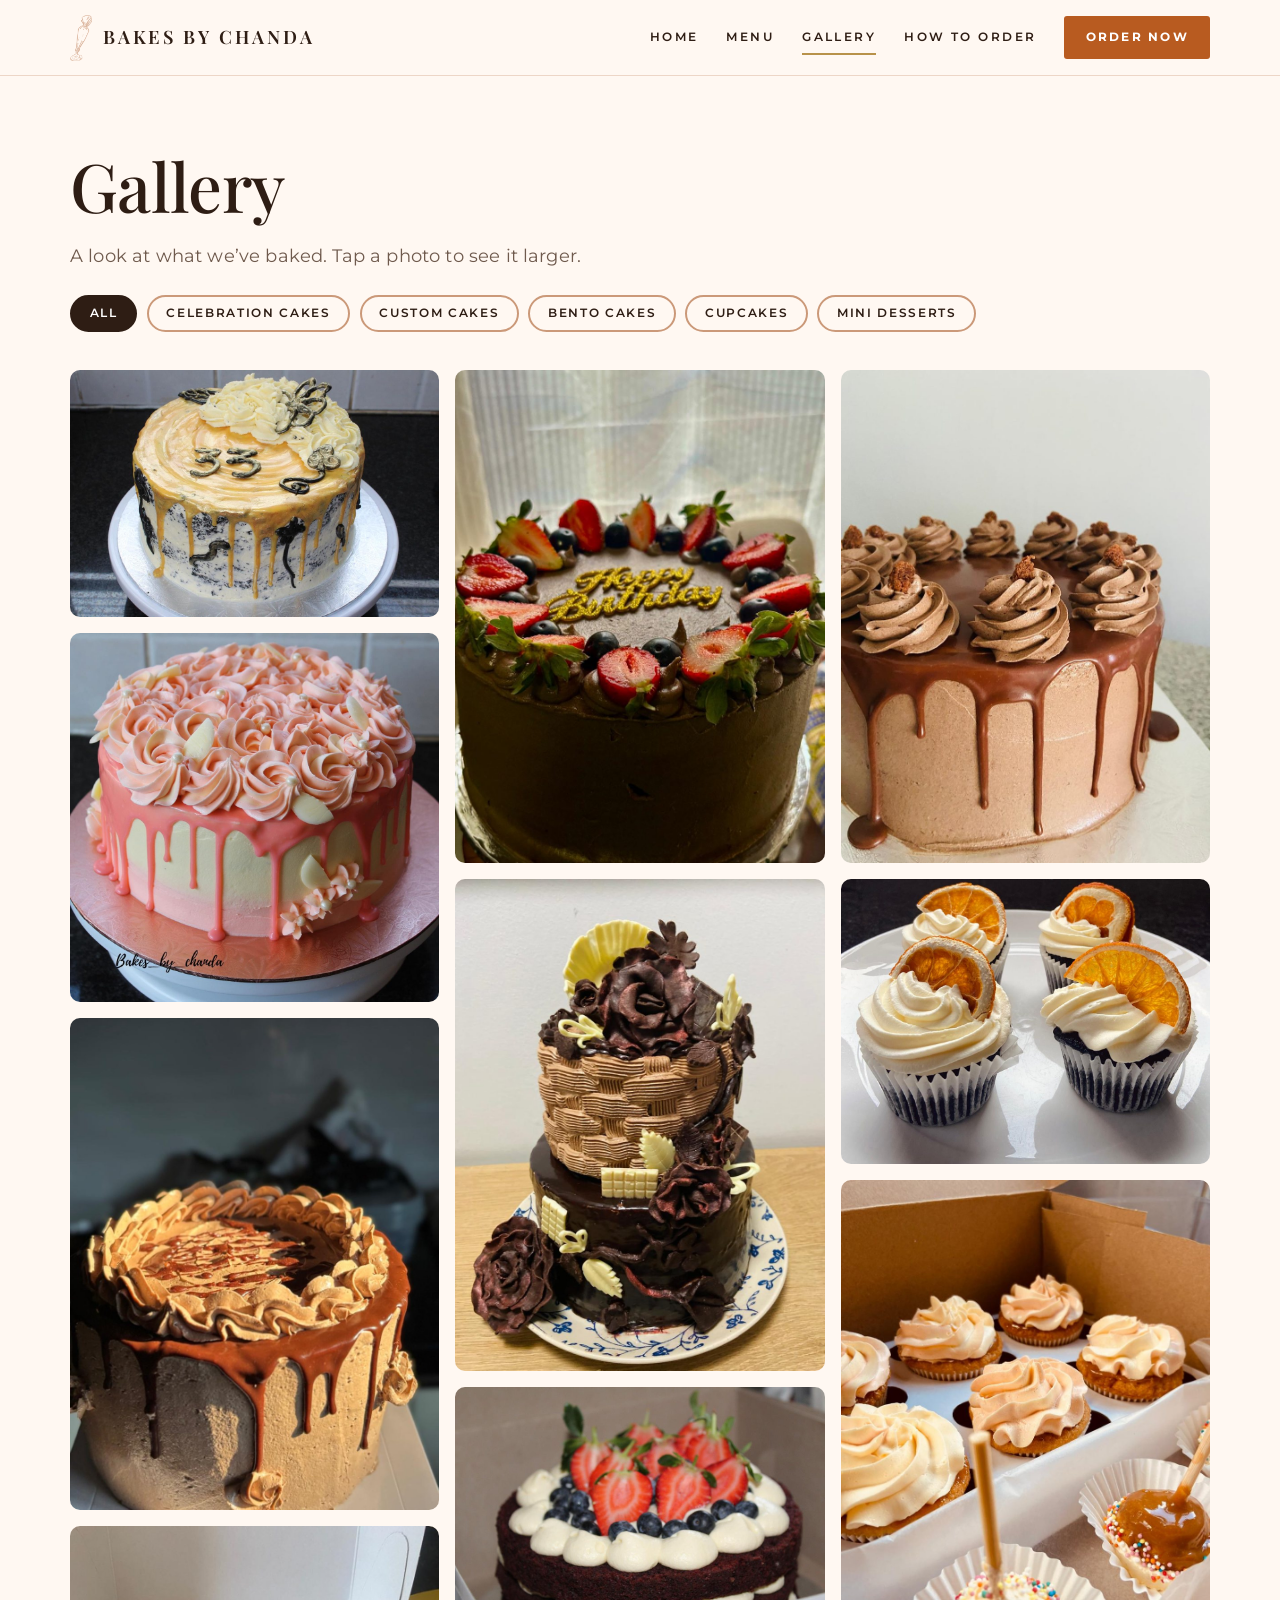
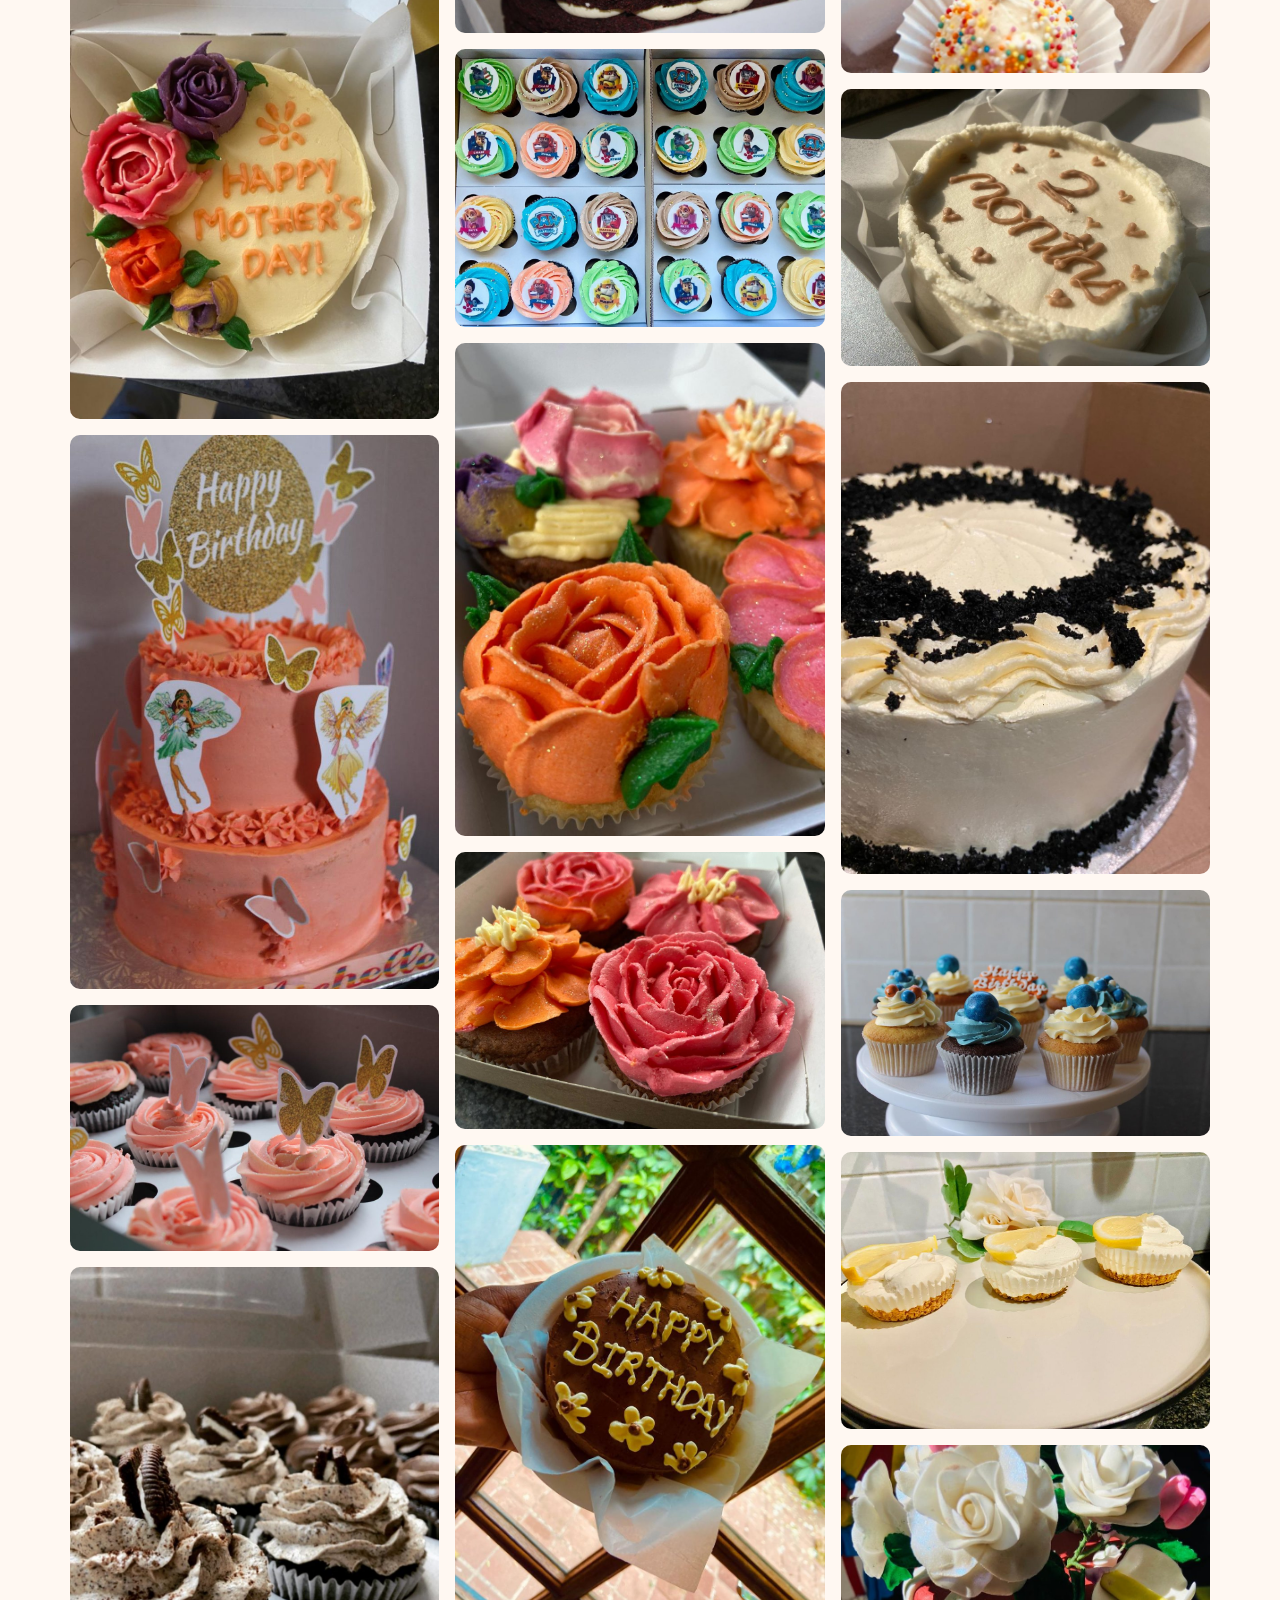
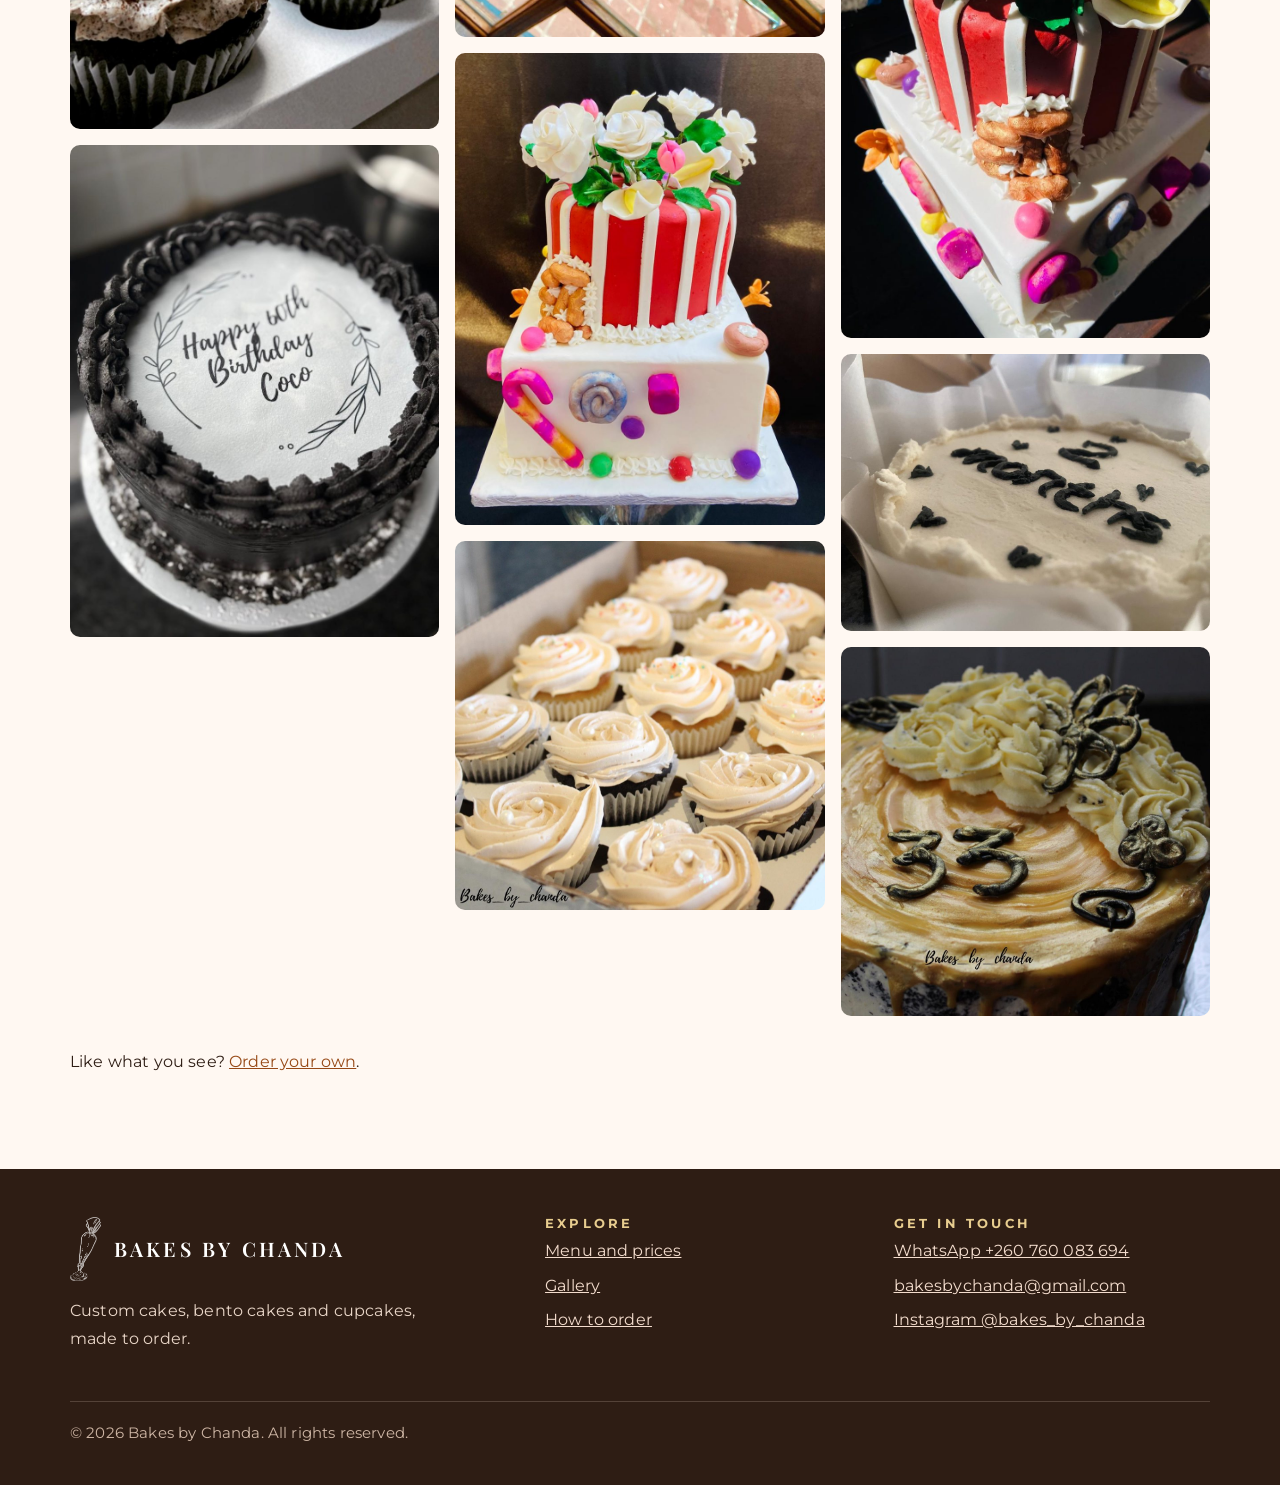
==== gallery.html @ f574d34b "Add files via upload" ====
<!DOCTYPE html>
<html lang="en">
<head>
<meta charset="utf-8">
<meta name="viewport" content="width=device-width, initial-scale=1">
<title>Gallery | Bakes by Chanda</title>
<meta name="description" content="Photos of our celebration cakes, custom cakes, bento cakes and cupcakes.">
<meta name="theme-color" content="#dbac8f">
<meta property="og:title" content="Gallery | Bakes by Chanda">
<meta property="og:description" content="Photos of our celebration cakes, custom cakes, bento cakes and cupcakes.">
<meta property="og:type" content="website">
<meta property="og:image" content="images/cake-pink-rosettes.jpg">
<link rel="icon" type="image/png" href="images/logo-bag.png">
<link rel="preconnect" href="https://fonts.googleapis.com">
<link rel="preconnect" href="https://fonts.gstatic.com" crossorigin>
<link href="https://fonts.googleapis.com/css2?family=Cormorant+Garamond:ital,wght@0,500;0,600;1,500;1,600&family=Montserrat:wght@400;500;600;700;800&family=Playfair+Display:wght@500;600;700&display=swap" rel="stylesheet">
<link rel="stylesheet" href="css/style.css">
</head>
<body>
<a class="skip-link" href="#main">Skip to content</a>
<header class="site-header">
  <div class="wrap header-inner">
    <a class="brand" href="index.html" aria-label="Bakes by Chanda, home">
      <img src="images/logo-bag.png" alt="">
      <span class="brand-name">Bakes by Chanda</span>
    </a>
    <button class="nav-toggle" aria-expanded="false" aria-controls="site-nav" aria-label="Menu"><span></span></button>
    <nav class="nav" id="site-nav" aria-label="Main">
      <a href="index.html">Home</a>
      <a href="menu.html">Menu</a>
      <a href="gallery.html" aria-current="page">Gallery</a>
      <a href="order.html">How to order</a>
      <a class="btn btn-primary" href="order.html#order-form">Order now</a>
    </nav>
  </div>
</header>
<main id="main">

<section class="page-banner">
  <div class="wrap">
    <h1>Gallery</h1>
    <p>A look at what we&rsquo;ve baked. Tap a photo to see it larger.</p>
    <div class="chips" role="group" aria-label="Filter photos">
      <button class="chip" type="button" data-filter="all" aria-pressed="true">All</button>
      <button class="chip" type="button" data-filter="cakes" aria-pressed="false">Celebration cakes</button>
      <button class="chip" type="button" data-filter="custom" aria-pressed="false">Custom cakes</button>
      <button class="chip" type="button" data-filter="bento" aria-pressed="false">Bento cakes</button>
      <button class="chip" type="button" data-filter="cupcakes" aria-pressed="false">Cupcakes</button>
      <button class="chip" type="button" data-filter="desserts" aria-pressed="false">Mini desserts</button>
    </div>
  </div>
</section>

<section class="wrap" style="padding-bottom:clamp(3rem,6vw,5rem)">
  <div class="masonry" data-gallery>
    <figure class="g-item" data-cat="cakes">
      <button type="button" aria-label="View larger: Gold drip birthday cake with black and gold toppers"><img src="images/cake-gold-drip-33.jpg" alt="Gold drip birthday cake with black and gold toppers" loading="lazy"></button>
    </figure>
    <figure class="g-item" data-cat="cakes">
      <button type="button" aria-label="View larger: Pink rosette drip cake with pearls and white chocolate petals"><img src="images/cake-pink-rosettes.jpg" alt="Pink rosette drip cake with pearls and white chocolate petals" loading="lazy"></button>
    </figure>
    <figure class="g-item" data-cat="cakes">
      <button type="button" aria-label="View larger: Caramel and chocolate drip cake with buttercream rosettes"><img src="images/cake-caramel-drip.jpg" alt="Caramel and chocolate drip cake with buttercream rosettes" loading="lazy"></button>
    </figure>
    <figure class="g-item" data-cat="bento">
      <button type="button" aria-label="View larger: Mother&rsquo;s Day bento cake with buttercream roses"><img src="images/bento-mothers-day.jpg" alt="Mother&rsquo;s Day bento cake with buttercream roses" loading="lazy"></button>
    </figure>
    <figure class="g-item" data-cat="custom">
      <button type="button" aria-label="View larger: Two-tier fairy birthday cake with butterflies"><img src="images/cake-fairy-two-tier.jpg" alt="Two-tier fairy birthday cake with butterflies" loading="lazy"></button>
    </figure>
    <figure class="g-item" data-cat="cupcakes">
      <button type="button" aria-label="View larger: Pink buttercream cupcakes with gold glitter butterfly toppers"><img src="images/cupcakes-pink-butterflies.jpg" alt="Pink buttercream cupcakes with gold glitter butterfly toppers" loading="lazy"></button>
    </figure>
    <figure class="g-item" data-cat="cupcakes">
      <button type="button" aria-label="View larger: Chocolate cupcakes with Oreo buttercream and Oreo halves"><img src="images/cupcakes-oreo.jpg" alt="Chocolate cupcakes with Oreo buttercream and Oreo halves" loading="lazy"></button>
    </figure>
    <figure class="g-item" data-cat="cakes">
      <button type="button" aria-label="View larger: Black buttercream birthday cake with an edible printed topper"><img src="images/cake-black-birthday-topper.jpg" alt="Black buttercream birthday cake with an edible printed topper" loading="lazy"></button>
    </figure>
    <figure class="g-item" data-cat="cakes">
      <button type="button" aria-label="View larger: Chocolate birthday cake ringed with strawberries and blueberries"><img src="images/cake-chocolate-berries-birthday.jpg" alt="Chocolate birthday cake ringed with strawberries and blueberries" loading="lazy"></button>
    </figure>
    <figure class="g-item" data-cat="custom">
      <button type="button" aria-label="View larger: Two-tier chocolate cake with basket-weave buttercream and chocolate roses"><img src="images/cake-chocolate-basket-weave.jpg" alt="Two-tier chocolate cake with basket-weave buttercream and chocolate roses" loading="lazy"></button>
    </figure>
    <figure class="g-item" data-cat="cakes">
      <button type="button" aria-label="View larger: Naked layer cake with strawberries and blueberries"><img src="images/cake-red-velvet-berries.jpg" alt="Naked layer cake with strawberries and blueberries" loading="lazy"></button>
    </figure>
    <figure class="g-item" data-cat="cupcakes">
      <button type="button" aria-label="View larger: Paw Patrol cupcakes in rainbow buttercream with edible toppers"><img src="images/cupcakes-paw-patrol.jpg" alt="Paw Patrol cupcakes in rainbow buttercream with edible toppers" loading="lazy"></button>
    </figure>
    <figure class="g-item" data-cat="cupcakes">
      <button type="button" aria-label="View larger: Cupcakes topped with piped buttercream roses and flowers"><img src="images/cupcakes-buttercream-flowers.jpg" alt="Cupcakes topped with piped buttercream roses and flowers" loading="lazy"></button>
    </figure>
    <figure class="g-item" data-cat="cupcakes">
      <button type="button" aria-label="View larger: Box of cupcakes with piped pink and orange buttercream flowers"><img src="images/cupcakes-rose-box.jpg" alt="Box of cupcakes with piped pink and orange buttercream flowers" loading="lazy"></button>
    </figure>
    <figure class="g-item" data-cat="bento">
      <button type="button" aria-label="View larger: Chocolate bento cake with Happy Birthday piping"><img src="images/bento-happy-birthday.jpg" alt="Chocolate bento cake with Happy Birthday piping" loading="lazy"></button>
    </figure>
    <figure class="g-item" data-cat="custom">
      <button type="button" aria-label="View larger: Red and white striped fondant cake with sugar roses and candy details"><img src="images/cake-fondant-striped-roses.jpg" alt="Red and white striped fondant cake with sugar roses and candy details" loading="lazy"></button>
    </figure>
    <figure class="g-item" data-cat="cupcakes">
      <button type="button" aria-label="View larger: Vanilla cupcakes with creamy buttercream swirls and pearls"><img src="images/cupcakes-pearl-vanilla.jpg" alt="Vanilla cupcakes with creamy buttercream swirls and pearls" loading="lazy"></button>
    </figure>
    <figure class="g-item" data-cat="cakes">
      <button type="button" aria-label="View larger: Chocolate drip cake with buttercream swirls and crumb toppers"><img src="images/cake-chocolate-drip.jpg" alt="Chocolate drip cake with buttercream swirls and crumb toppers" loading="lazy"></button>
    </figure>
    <figure class="g-item" data-cat="cupcakes">
      <button type="button" aria-label="View larger: Chocolate cupcakes with vanilla frosting and dried orange slices"><img src="images/cupcakes-orange-slice.jpg" alt="Chocolate cupcakes with vanilla frosting and dried orange slices" loading="lazy"></button>
    </figure>
    <figure class="g-item" data-cat="cupcakes">
      <button type="button" aria-label="View larger: Caramel cupcakes with sprinkle and caramel cake pops"><img src="images/cupcakes-caramel-cake-pops.jpg" alt="Caramel cupcakes with sprinkle and caramel cake pops" loading="lazy"></button>
    </figure>
    <figure class="g-item" data-cat="bento">
      <button type="button" aria-label="View larger: Bento cake with a caramel piped message"><img src="images/bento-monthly-caramel.jpg" alt="Bento cake with a caramel piped message" loading="lazy"></button>
    </figure>
    <figure class="g-item" data-cat="cakes">
      <button type="button" aria-label="View larger: Vanilla buttercream cake with dark cake-crumb border"><img src="images/cake-vanilla-crumb.jpg" alt="Vanilla buttercream cake with dark cake-crumb border" loading="lazy"></button>
    </figure>
    <figure class="g-item" data-cat="cupcakes">
      <button type="button" aria-label="View larger: Blue and vanilla birthday cupcakes with candy toppers"><img src="images/cupcakes-blue-birthday.jpg" alt="Blue and vanilla birthday cupcakes with candy toppers" loading="lazy"></button>
    </figure>
    <figure class="g-item" data-cat="desserts">
      <button type="button" aria-label="View larger: Lemon cheesecake cups with a biscuit base"><img src="images/dessert-lemon-cheesecake-cups.jpg" alt="Lemon cheesecake cups with a biscuit base" loading="lazy"></button>
    </figure>
    <figure class="g-item" data-cat="custom">
      <button type="button" aria-label="View larger: Close-up of sugar roses on a striped fondant cake"><img src="images/cake-fondant-striped-roses-detail.jpg" alt="Close-up of sugar roses on a striped fondant cake" loading="lazy"></button>
    </figure>
    <figure class="g-item" data-cat="bento">
      <button type="button" aria-label="View larger: Bento cake with a black piped message"><img src="images/bento-monthly-black.jpg" alt="Bento cake with a black piped message" loading="lazy"></button>
    </figure>
    <figure class="g-item" data-cat="cakes">
      <button type="button" aria-label="View larger: Close-up of the gold drip and piped decorations"><img src="images/cake-gold-drip-33-detail.jpg" alt="Close-up of the gold drip and piped decorations" loading="lazy"></button>
    </figure>
  </div>
  <p style="margin-top:2rem">Like what you see? <a href="order.html#order-form">Order your own</a>.</p>
</section>

<dialog class="lightbox" id="lightbox" aria-label="Photo viewer">
  <div class="lb-inner">
    <img src="" alt="">
    <p class="lb-caption"></p>
  </div>
  <button class="lb-btn lb-close" type="button" aria-label="Close">&times;</button>
  <button class="lb-btn lb-prev" type="button" aria-label="Previous photo">&#8249;</button>
  <button class="lb-btn lb-next" type="button" aria-label="Next photo">&#8250;</button>
</dialog>
</main>
<footer class="site-footer">
  <div class="wrap">
    <div class="footer-grid">
      <div>
        <div class="footer-brand">
          <img src="images/logo-bag-white.png" alt="">
          <span class="brand-name">Bakes by Chanda</span>
        </div>
        <p style="margin-top:1rem;max-width:22rem">Custom cakes, bento cakes and cupcakes, made to order.</p>
      </div>
      <div>
        <h3>Explore</h3>
        <ul>
          <li><a href="menu.html">Menu and prices</a></li>
          <li><a href="gallery.html">Gallery</a></li>
          <li><a href="order.html">How to order</a></li>
        </ul>
      </div>
      <div>
        <h3>Get in touch</h3>
        <ul>
          <li><a href="https://wa.me/260760083694">WhatsApp +260 760 083 694</a></li>
          <li><a href="mailto:bakesbychanda@gmail.com">bakesbychanda@gmail.com</a></li>
          <li><a href="https://www.instagram.com/bakes_by_chanda/" rel="noopener">Instagram @bakes_by_chanda</a></li>
        </ul>
      </div>
    </div>
    <p class="copyright">&copy; <span data-year>2026</span> Bakes by Chanda. All rights reserved.</p>
  </div>
</footer>
<script src="js/main.js"></script>
</body>
</html>
---- css/style.css ----
/* ==========================================================
   Bakes by Chanda – stylesheet
   Colours come from the menu/logo PDF (tan, clay, burnt orange)
   plus a pink accent. Change them once here, in :root.
   ========================================================== */

:root {
  --cream: #fff8f2;
  --paper: #ffffff;
  --tan: #dbac8f;
  --clay: #cb9979;
  --burnt: #b85b20;
  --burnt-dark: #964815;
  --cocoa: #2e1d14;
  --muted: #6f5a4d;
  --pink: #f6b3c5;
  --pink-soft: #fde6ec;
  --pink-deep: #c23b66;
  --gold: #b8924a;          /* decorative gold */
  --gold-text: #85621f;     /* darker gold, readable on cream */
  --gold-light: #e8cd8f;    /* gold on dark backgrounds */

  --font-display: "Playfair Display", Georgia, "Times New Roman", serif;
  --font-accent: "Cormorant Garamond", Georgia, serif;
  --font-body: "Montserrat", "Segoe UI", system-ui, -apple-system, sans-serif;

  --radius: 10px;
  --wrap: 1140px;
  --header-h: 76px;
}

*,
*::before,
*::after { box-sizing: border-box; }

html { scroll-behavior: smooth; scroll-padding-top: calc(var(--header-h) + 16px); }

body {
  margin: 0;
  font-family: var(--font-body);
  font-size: 1rem;
  line-height: 1.75;
  letter-spacing: .01em;
  color: var(--cocoa);
  background: var(--cream);
  -webkit-font-smoothing: antialiased;
}

img { max-width: 100%; display: block; }
a { color: var(--burnt-dark); }
a:hover { color: var(--pink-deep); }

h1, h2, h3 {
  font-family: var(--font-display);
  font-weight: 500;
  line-height: 1.12;
  letter-spacing: -.01em;
  margin: 0 0 .5em;
  color: var(--cocoa);
}
h1 { font-size: clamp(2.5rem, 5.4vw, 4.2rem); }
h2 { font-size: clamp(1.9rem, 3.6vw, 2.75rem); }
h3 { font-size: 1.35rem; }
h1 em, h2 em {
  font-family: var(--font-accent); font-style: italic; font-weight: 500;
  color: var(--pink-deep); letter-spacing: 0;
}
.eyebrow {
  font-size: .75rem; font-weight: 700; letter-spacing: .32em; text-transform: uppercase;
  color: var(--gold-text); margin: 0 0 1rem;
}
p { margin: 0 0 1em; }

:focus-visible { outline: 3px solid var(--pink-deep); outline-offset: 3px; border-radius: 4px; }

.wrap { width: min(var(--wrap), 100% - 2.5rem); margin-inline: auto; }
.section { padding: clamp(3.5rem, 8vw, 6rem) 0; }
.section-head { max-width: 40rem; margin-bottom: 2.25rem; }
.section-head p { color: var(--muted); }
.section-head h2::after { content: ""; display: block; width: 64px; height: 2px; background: var(--gold); margin-top: .7rem; }
.lede { font-family: var(--font-accent); font-size: 1.55rem; line-height: 1.4; font-style: italic; font-weight: 500; color: var(--muted); max-width: 34rem; }

.skip-link {
  position: absolute; left: -999px; top: 8px; z-index: 100;
  background: var(--cocoa); color: #fff; padding: .6rem 1rem; border-radius: 8px;
}
.skip-link:focus { left: 8px; }

/* ---------- Buttons ---------- */
.btn {
  display: inline-flex; align-items: center; justify-content: center; gap: .5rem;
  padding: 1rem 1.8rem; border-radius: 3px; border: 2px solid transparent;
  font: 700 .78rem/1 var(--font-body); letter-spacing: .18em; text-transform: uppercase;
  text-decoration: none; cursor: pointer;
  transition: background-color .2s, color .2s, border-color .2s, transform .2s;
}
.btn-primary { background: var(--burnt); color: #fff; }
.btn-primary:hover { background: var(--burnt-dark); color: #fff; }
.btn-ghost { border-color: var(--clay); color: var(--cocoa); background: transparent; }
.btn-ghost:hover { background: var(--pink-soft); border-color: var(--pink-deep); color: var(--cocoa); }
.btn-pink { background: var(--pink); color: var(--cocoa); }
.btn-pink:hover { background: #f09ab2; color: var(--cocoa); }
.btn-wa { background: #1c7c4a; color: #fff; }
.btn-wa:hover { background: #14603a; color: #fff; }
.btn:active { transform: translateY(1px); }

/* ---------- Header ---------- */
.site-header {
  position: sticky; top: 0; z-index: 50; height: var(--header-h);
  background: rgba(255, 248, 242, .94);
  backdrop-filter: blur(8px);
  border-bottom: 1px solid rgba(203, 153, 121, .35);
}
.header-inner { height: 100%; display: flex; align-items: center; justify-content: space-between; gap: 1rem; }
.brand { display: flex; align-items: center; gap: .65rem; text-decoration: none; color: var(--cocoa); }
.brand img { height: 46px; width: auto; }
.brand-name {
  font-family: var(--font-display); font-weight: 600; font-size: 1.15rem; line-height: 1;
  letter-spacing: .16em; text-transform: uppercase;
}
@media (max-width: 420px) { .brand-name { font-size: .92rem; letter-spacing: .1em; } }
.brand:hover { color: var(--cocoa); }

.nav { display: flex; align-items: center; gap: 1.75rem; }
.nav a:not(.btn) {
  text-decoration: none; color: var(--cocoa); font-weight: 600; padding: .35rem 0;
  font-size: .76rem; letter-spacing: .2em; text-transform: uppercase;
  border-bottom: 2px solid transparent;
}
.nav a:not(.btn):hover { border-bottom-color: var(--gold); color: var(--cocoa); }
.nav a[aria-current="page"]:not(.btn) { border-bottom-color: var(--gold); }
.nav .btn { padding: .8rem 1.2rem; }

.nav-toggle {
  display: none; background: none; border: 2px solid var(--clay); border-radius: 12px;
  width: 46px; height: 46px; cursor: pointer; padding: 0; color: var(--cocoa);
}
.nav-toggle span, .nav-toggle span::before, .nav-toggle span::after {
  display: block; width: 20px; height: 2px; background: currentColor; margin: auto; position: relative;
  transition: transform .2s, background-color .2s;
}
.nav-toggle span::before, .nav-toggle span::after { content: ""; position: absolute; left: 0; }
.nav-toggle span::before { top: -6px; }
.nav-toggle span::after { top: 6px; }
.nav-toggle[aria-expanded="true"] span { background: transparent; }
.nav-toggle[aria-expanded="true"] span::before { top: 0; transform: rotate(45deg); }
.nav-toggle[aria-expanded="true"] span::after { top: 0; transform: rotate(-45deg); }

@media (max-width: 800px) {
  .nav-toggle { display: block; }
  .nav {
    position: absolute; top: var(--header-h); left: 0; right: 0;
    flex-direction: column; align-items: stretch; gap: 0;
    background: var(--cream); padding: .75rem 1.25rem 1.25rem;
    border-bottom: 1px solid rgba(203, 153, 121, .35);
    display: none;
  }
  .nav.is-open { display: flex; }
  .nav a:not(.btn) { padding: .9rem 0; border-bottom: 1px solid rgba(203, 153, 121, .25); }
  .nav .btn { margin-top: .9rem; }
}

/* ---------- Hero ---------- */
.hero { padding: clamp(2rem, 5vw, 4rem) 0 clamp(3rem, 6vw, 5rem); overflow: hidden; }
.hero-grid { display: grid; grid-template-columns: 1.05fr .95fr; gap: clamp(2rem, 5vw, 4.5rem); align-items: center; }
.hero h1 { margin-bottom: .4em; }
.hero-actions { display: flex; flex-wrap: wrap; gap: .85rem; margin-top: 1.75rem; }

.hero-art { position: relative; max-width: 440px; width: 100%; margin-inline: auto; padding: 0 0 2.8rem; }
.hero-art::before {                       /* pink circle behind the frame */
  content: ""; position: absolute; width: 78%; aspect-ratio: 1; border-radius: 50%;
  background: var(--pink); right: -12%; top: 10%; z-index: 0;
}
.hero-art::after {                        /* small clay ring */
  content: ""; position: absolute; width: 22%; aspect-ratio: 1; border-radius: 50%;
  border: 3px solid var(--clay); left: -7%; top: 3%; z-index: 0;
}
.slides {
  position: relative; z-index: 1; aspect-ratio: 4 / 5; overflow: hidden;
  border-radius: 50% 50% 24px 24px / 40% 40% 24px 24px;
  background: var(--tan); box-shadow: 0 18px 40px -18px rgba(46, 29, 20, .45);
}
.slide { position: absolute; inset: 0; margin: 0; opacity: 0; transition: opacity .9s ease; }
.slide.is-active { opacity: 1; }
.slide img { width: 100%; height: 100%; object-fit: cover; }

.slide-bar {
  position: absolute; z-index: 2; left: 0; right: 0; bottom: 0;
  display: flex; align-items: center; justify-content: space-between; gap: .75rem;
}
.slide-caption { margin: 0; font-weight: 700; font-size: .98rem; color: var(--cocoa); min-height: 1.6em; }
.slide-controls { display: flex; align-items: center; gap: .5rem; }
.slide-btn {
  width: 38px; height: 38px; border-radius: 50%; border: 2px solid var(--clay);
  background: var(--paper); color: var(--cocoa); cursor: pointer; font-size: 1.05rem; line-height: 1;
  display: grid; place-items: center; padding: 0;
}
.slide-btn:hover { background: var(--pink-soft); border-color: var(--pink-deep); }
.slide-dots { display: flex; gap: .4rem; margin: 0 .35rem; }
.slide-dot {
  width: 10px; height: 10px; border-radius: 50%; border: 0; padding: 0; cursor: pointer;
  background: var(--tan);
}
.slide-dot[aria-current="true"] { background: var(--pink-deep); transform: scale(1.25); }

.sticker {
  position: absolute; z-index: 3; left: -4%; bottom: 5.2rem; transform: rotate(-7deg);
  background: var(--pink); color: var(--cocoa); font-family: var(--font-accent); font-style: italic; font-weight: 600; font-size: 1.45rem;
  padding: .5rem 1.2rem; border-radius: 999px; box-shadow: 0 8px 18px -8px rgba(46, 29, 20, .5);
}

@media (max-width: 860px) {
  .hero-grid { grid-template-columns: 1fr; }
  .hero-art { order: -1; max-width: 360px; }
}

/* ---------- Info strip ---------- */
.info-strip { background: var(--cocoa); color: var(--gold-light); }
.info-strip ul {
  list-style: none; margin: 0; padding: 1rem 0; display: flex; flex-wrap: wrap;
  justify-content: space-between; gap: .6rem 2rem; font-weight: 600;
  font-size: .78rem; letter-spacing: .2em; text-transform: uppercase;
}
.info-strip li::before { content: "✦"; color: var(--gold); margin-right: .65rem; }

/* ---------- Category tiles ---------- */
.tiles { display: grid; grid-template-columns: repeat(4, 1fr); gap: 1.25rem; }
.tile { text-decoration: none; color: var(--cocoa); display: block; }
.tile:hover { color: var(--cocoa); }
.tile-img { aspect-ratio: 4 / 5; overflow: hidden; border-radius: var(--radius); background: var(--tan); }
.tile-img img { width: 100%; height: 100%; object-fit: cover; transition: transform .5s ease; }
.tile:hover .tile-img img { transform: scale(1.04); }
.tile h3 { margin: .9rem 0 .15rem; }
.tile p { margin: 0; color: var(--muted); font-size: .98rem; }
.tile .from { color: var(--pink-deep); font-weight: 800; }
@media (max-width: 960px) { .tiles { grid-template-columns: repeat(2, 1fr); } }
@media (max-width: 480px) { .tiles { gap: .9rem; } .tile h3 { font-size: 1.25rem; } }

/* ---------- Steps (a real sequence, so numbered) ---------- */
.band-pink { background: var(--pink-soft); }
.steps { list-style: none; margin: 0; padding: 0; display: grid; grid-template-columns: repeat(3, 1fr); gap: 1.5rem; counter-reset: step; }
.steps li { counter-increment: step; background: var(--paper); border-radius: var(--radius); padding: 1.6rem 1.5rem 1.5rem; position: relative; }
.steps li::before {
  content: counter(step); font-family: var(--font-display); font-size: 1.3rem;
  width: 2.6rem; height: 2.6rem; border-radius: 50%; background: var(--pink); color: var(--cocoa);
  display: grid; place-items: center; margin-bottom: .9rem;
}
.steps h3 { font-size: 1.35rem; margin-bottom: .3rem; }
.steps p { margin: 0; color: var(--muted); }
.band-actions { margin-top: 2rem; }
@media (max-width: 800px) { .steps { grid-template-columns: 1fr; } }

/* ---------- Recent bakes strip ---------- */
.strip {
  display: flex; gap: 1rem; overflow-x: auto; scroll-snap-type: x proximity;
  padding-bottom: 1rem; margin-inline: calc(50% - 50vw); padding-inline: max(1.25rem, calc(50vw - var(--wrap) / 2));
  scroll-padding-inline: max(1.25rem, calc(50vw - var(--wrap) / 2));
  scrollbar-color: var(--clay) transparent;
}
.strip a { flex: 0 0 min(260px, 62vw); scroll-snap-align: start; border-radius: var(--radius); overflow: hidden; aspect-ratio: 4 / 5; background: var(--tan); }
.strip img { width: 100%; height: 100%; object-fit: cover; transition: transform .5s ease; }
.strip a:hover img { transform: scale(1.05); }

/* ---------- CTA band ---------- */
.cta { background: var(--cocoa); color: #ead9cc; }
.cta h2 { color: #fff; }
.cta .btn-primary { background: var(--gold); color: var(--cocoa); }
.cta .btn-primary:hover { background: var(--gold-light); color: var(--cocoa); }
.cta-inner { display: grid; grid-template-columns: auto 1fr; gap: 2rem; align-items: center; }
.cta img { height: 150px; width: auto; filter: none; }
.cta h2 { margin-bottom: .3em; }
.cta p { margin-bottom: 1.25rem; max-width: 36rem; }
@media (max-width: 600px) { .cta-inner { grid-template-columns: 1fr; } .cta img { height: 100px; } }

/* ---------- Page banner (inner pages) ---------- */
.page-banner { padding: clamp(2.5rem, 6vw, 4.5rem) 0 clamp(1.5rem, 3vw, 2.5rem); }
.page-banner p { color: var(--muted); max-width: 38rem; font-size: 1.15rem; }
.page-banner h1 { margin-bottom: .25em; }

/* ---------- Menu page ---------- */
.chips { display: flex; flex-wrap: wrap; gap: .6rem; margin-top: 1.4rem; }
.chip {
  padding: .6rem 1.1rem; border-radius: 999px; border: 2px solid var(--clay);
  background: transparent; color: var(--cocoa); font: 600 .74rem/1.2 var(--font-body); letter-spacing: .14em; text-transform: uppercase;
  text-decoration: none; cursor: pointer;
}
.chip:hover { background: var(--pink-soft); border-color: var(--pink-deep); color: var(--cocoa); }
.chip[aria-pressed="true"] { background: var(--cocoa); border-color: var(--cocoa); color: #fff; }

.menu-block { display: grid; grid-template-columns: 1fr 1fr; gap: clamp(1.5rem, 5vw, 4rem); align-items: center; padding: clamp(2rem, 5vw, 3.25rem) 0; }
.menu-block + .menu-block { border-top: 2px dotted var(--clay); }
.menu-block.flip .menu-photos { order: 2; }
.menu-photos { display: grid; grid-template-columns: 1fr 1fr; gap: .9rem; }
.menu-photos.single { grid-template-columns: 1fr; max-width: 420px; }
.menu-photos img { width: 100%; aspect-ratio: 4 / 5; object-fit: cover; border-radius: var(--radius); background: var(--tan); }
.menu-photos img:nth-child(2) { margin-top: 2rem; }
.menu-photos.single img:nth-child(2) { margin-top: 0; }
.menu-note { color: var(--muted); }
.price-list { list-style: none; margin: 1.25rem 0; padding: 0; }
.price-list li { display: flex; align-items: baseline; gap: .6rem; padding: .55rem 0; font-size: 1.15rem; font-weight: 700; }
.price-list .dots { flex: 1; border-bottom: 2px dotted var(--clay); transform: translateY(-4px); min-width: 1rem; }
.price-list .price { font-family: var(--font-display); font-size: 1.35rem; color: var(--burnt-dark); font-weight: 400; }
.price-list small { display: block; font-weight: 400; color: var(--muted); font-size: .92rem; }
.tag-pink {
  display: inline-block; background: var(--pink-soft); color: var(--pink-deep); font-weight: 800;
  padding: .25rem .8rem; border-radius: 999px; font-size: .9rem; margin-bottom: .75rem;
}
.delivery-note { background: var(--pink-soft); border-radius: var(--radius); padding: 1.1rem 1.4rem; font-weight: 700; margin-top: 1rem; }
@media (max-width: 800px) {
  .menu-block { grid-template-columns: 1fr; }
  .menu-block.flip .menu-photos { order: 0; }
  .menu-photos.single { max-width: none; }
}

/* ---------- Gallery ---------- */
.masonry { columns: 3 260px; column-gap: 1rem; }
.g-item { break-inside: avoid; margin: 0 0 1rem; }
.g-item[hidden] { display: none; }
.g-item button {
  display: block; width: 100%; padding: 0; border: 0; background: var(--tan);
  border-radius: var(--radius); overflow: hidden; cursor: zoom-in; position: relative;
}
.g-item img { width: 100%; height: auto; transition: transform .5s ease; }
.g-item button:hover img { transform: scale(1.03); }
.g-item figcaption { padding: .5rem .25rem 0; font-size: .95rem; color: var(--muted); }

dialog.lightbox {
  border: 0; padding: 0; background: transparent; max-width: 100vw; max-height: 100vh; width: 100%; height: 100%;
}
dialog.lightbox::backdrop { background: rgba(46, 29, 20, .88); }
.lb-inner { height: 100%; display: grid; grid-template-rows: 1fr auto; place-items: center; padding: 1.25rem; gap: .75rem; }
.lb-inner img { max-width: min(92vw, 900px); max-height: 78vh; width: auto; height: auto; border-radius: 12px; object-fit: contain; }
.lb-caption { color: #fff; font-weight: 700; text-align: center; margin: 0; }
.lb-btn {
  position: fixed; width: 46px; height: 46px; border-radius: 50%; border: 0; cursor: pointer;
  background: var(--paper); color: var(--cocoa); font-size: 1.4rem; display: grid; place-items: center;
}
.lb-btn:hover { background: var(--pink); }
.lb-close { top: 16px; right: 16px; }
.lb-prev { left: 16px; top: 50%; }
.lb-next { right: 16px; top: 50%; }

/* ---------- Order page ---------- */
.order-grid { display: grid; grid-template-columns: 1.15fr .85fr; gap: clamp(1.5rem, 4vw, 3rem); align-items: start; }
.card { background: var(--paper); border-radius: var(--radius); padding: clamp(1.4rem, 3vw, 2.2rem); }
.card.tan { background: var(--clay); }
.card.tan h2, .card.tan h3 { color: #2b1a10; }
.field { margin-bottom: 1.1rem; }
.field label { display: block; font-weight: 800; margin-bottom: .35rem; }
.field .hint { font-weight: 400; color: var(--muted); font-size: .92rem; }
.field input, .field select, .field textarea {
  width: 100%; padding: .8rem 1rem; border: 2px solid var(--tan); border-radius: 12px;
  font: inherit; color: var(--cocoa); background: var(--cream);
}
.field textarea { min-height: 120px; resize: vertical; }
.field input:focus, .field select:focus, .field textarea:focus { outline: 3px solid var(--pink); border-color: var(--pink-deep); }
.field-row { display: grid; grid-template-columns: 1fr 1fr; gap: 1rem; }
.notice { border-radius: 12px; padding: .8rem 1rem; background: var(--pink-soft); font-weight: 700; margin-bottom: 1.1rem; }
.notice[hidden] { display: none; }
.form-actions { display: flex; flex-wrap: wrap; gap: .8rem; }
.form-foot { color: var(--muted); font-size: .95rem; margin: 1rem 0 0; }
.tc-list { margin: 0 0 1.5rem; padding-left: 1.2rem; }
.tc-list li { margin-bottom: .6rem; }
.contact-list { list-style: none; margin: 0; padding: 0; }
.contact-list li { margin-bottom: .5rem; }
.contact-list a { color: #2b1a10; font-weight: 800; }
@media (max-width: 860px) { .order-grid { grid-template-columns: 1fr; } .field-row { grid-template-columns: 1fr; } }

/* ---------- Footer ---------- */
.site-footer { background: var(--cocoa); color: #e9d6c8; padding: 3rem 0 1.5rem; }
.site-footer a { color: #f3dccd; }
.site-footer a:hover { color: var(--pink); }
.footer-grid { display: grid; grid-template-columns: 1.4fr 1fr 1fr; gap: 2rem; }
.footer-brand { display: flex; align-items: center; gap: .8rem; }
.footer-brand img { height: 64px; width: auto; }
.footer-brand .brand-name { color: #fff; font-size: 1.25rem; }
.site-footer h3 { color: var(--gold-light); font-size: .8rem; letter-spacing: .25em; text-transform: uppercase; font-family: var(--font-body); font-weight: 700; }
.site-footer ul { list-style: none; margin: 0; padding: 0; }
.site-footer li { margin-bottom: .4rem; }
.copyright { border-top: 1px solid rgba(233, 214, 200, .2); margin-top: 2rem; padding-top: 1.2rem; font-size: .92rem; color: #cdb5a4; }
@media (max-width: 760px) { .footer-grid { grid-template-columns: 1fr; } }

/* ---------- Motion preferences ---------- */
@media (prefers-reduced-motion: reduce) {
  html { scroll-behavior: auto; }
  .slide { transition: none; }
  * { transition-duration: .01ms !important; }
}
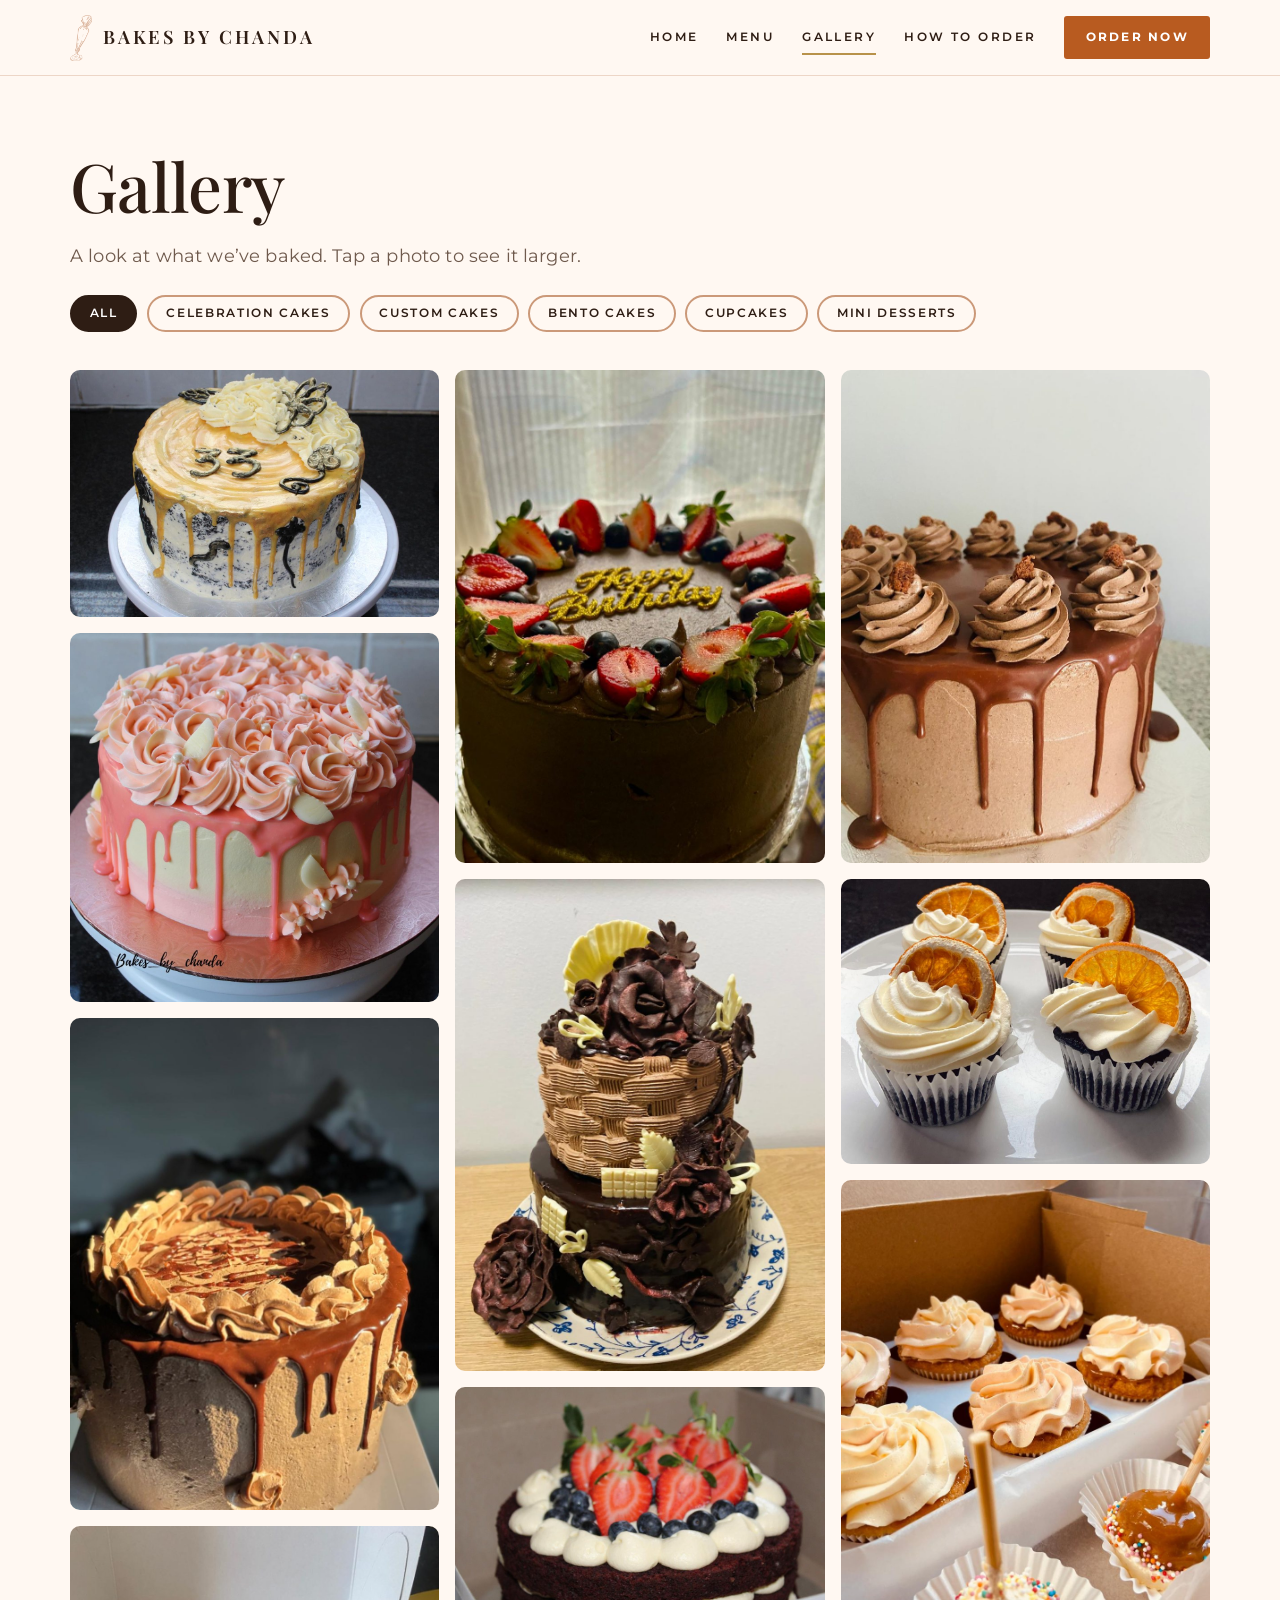
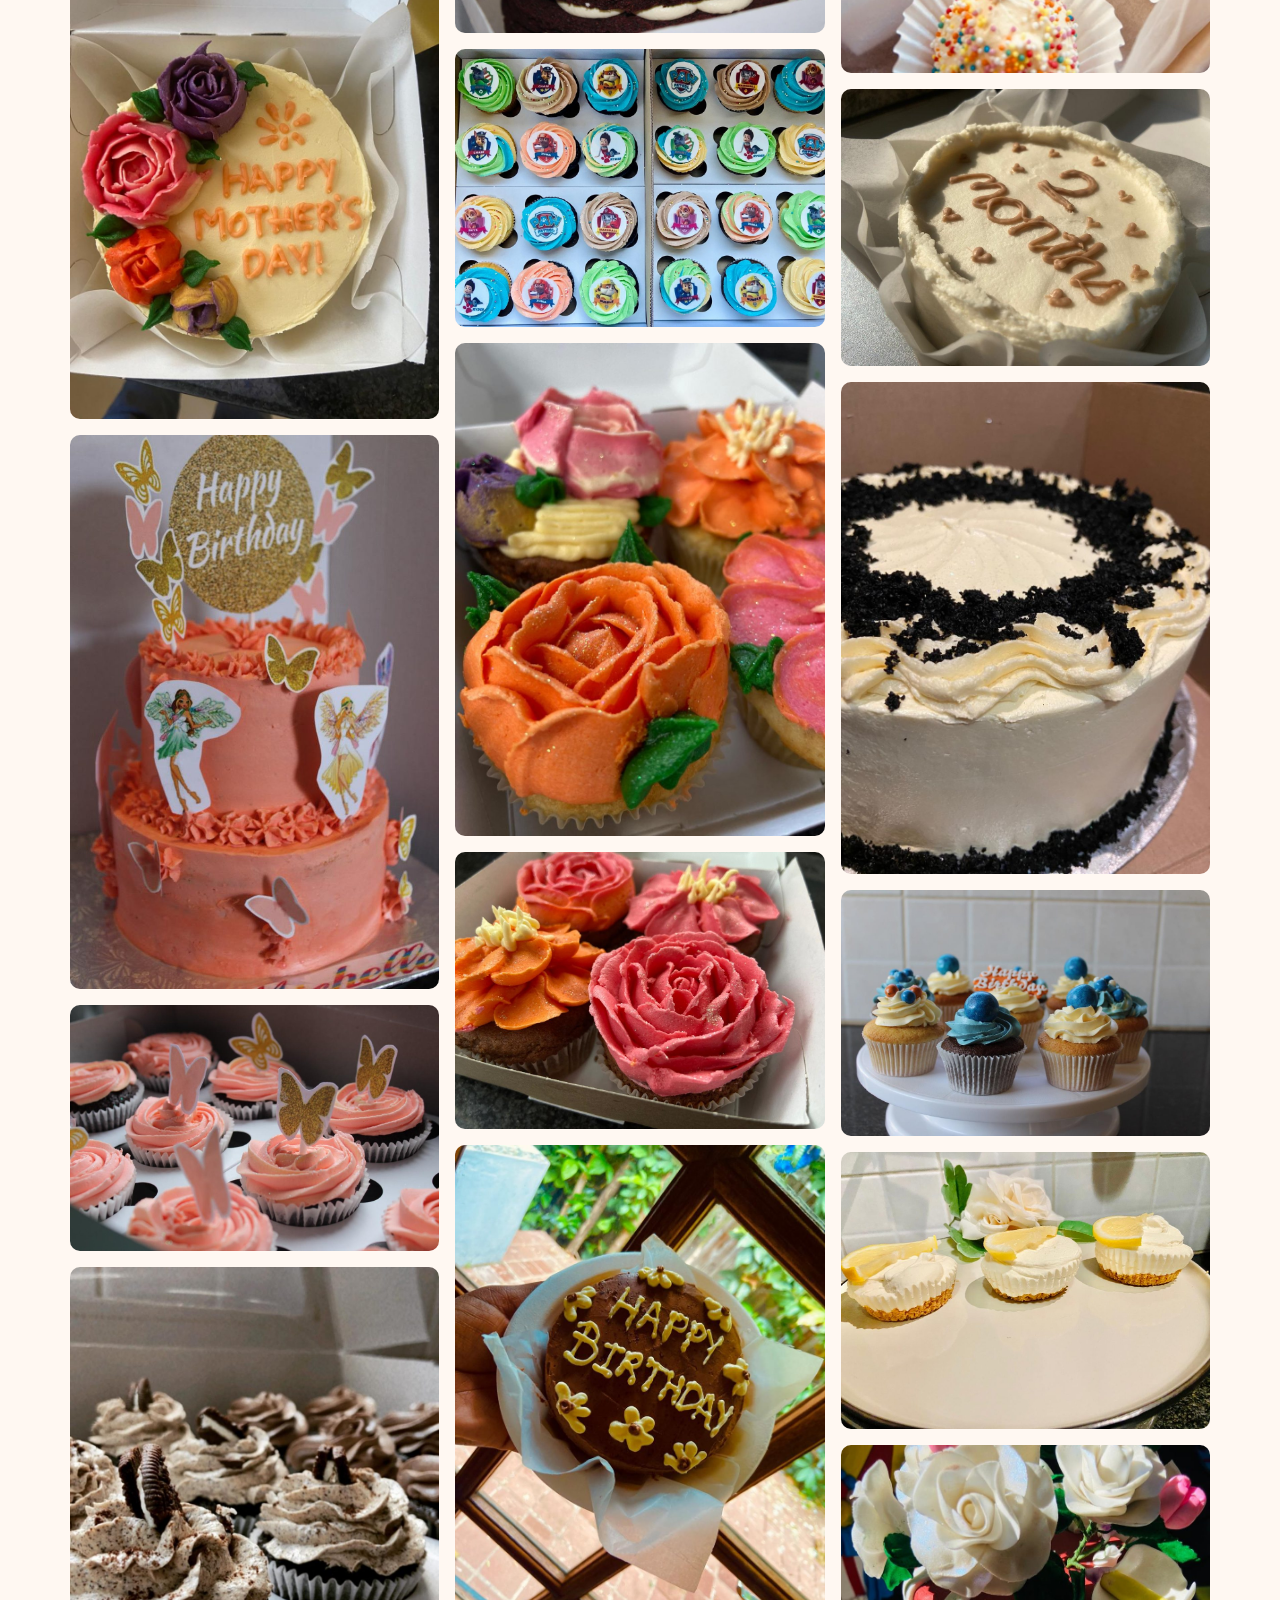
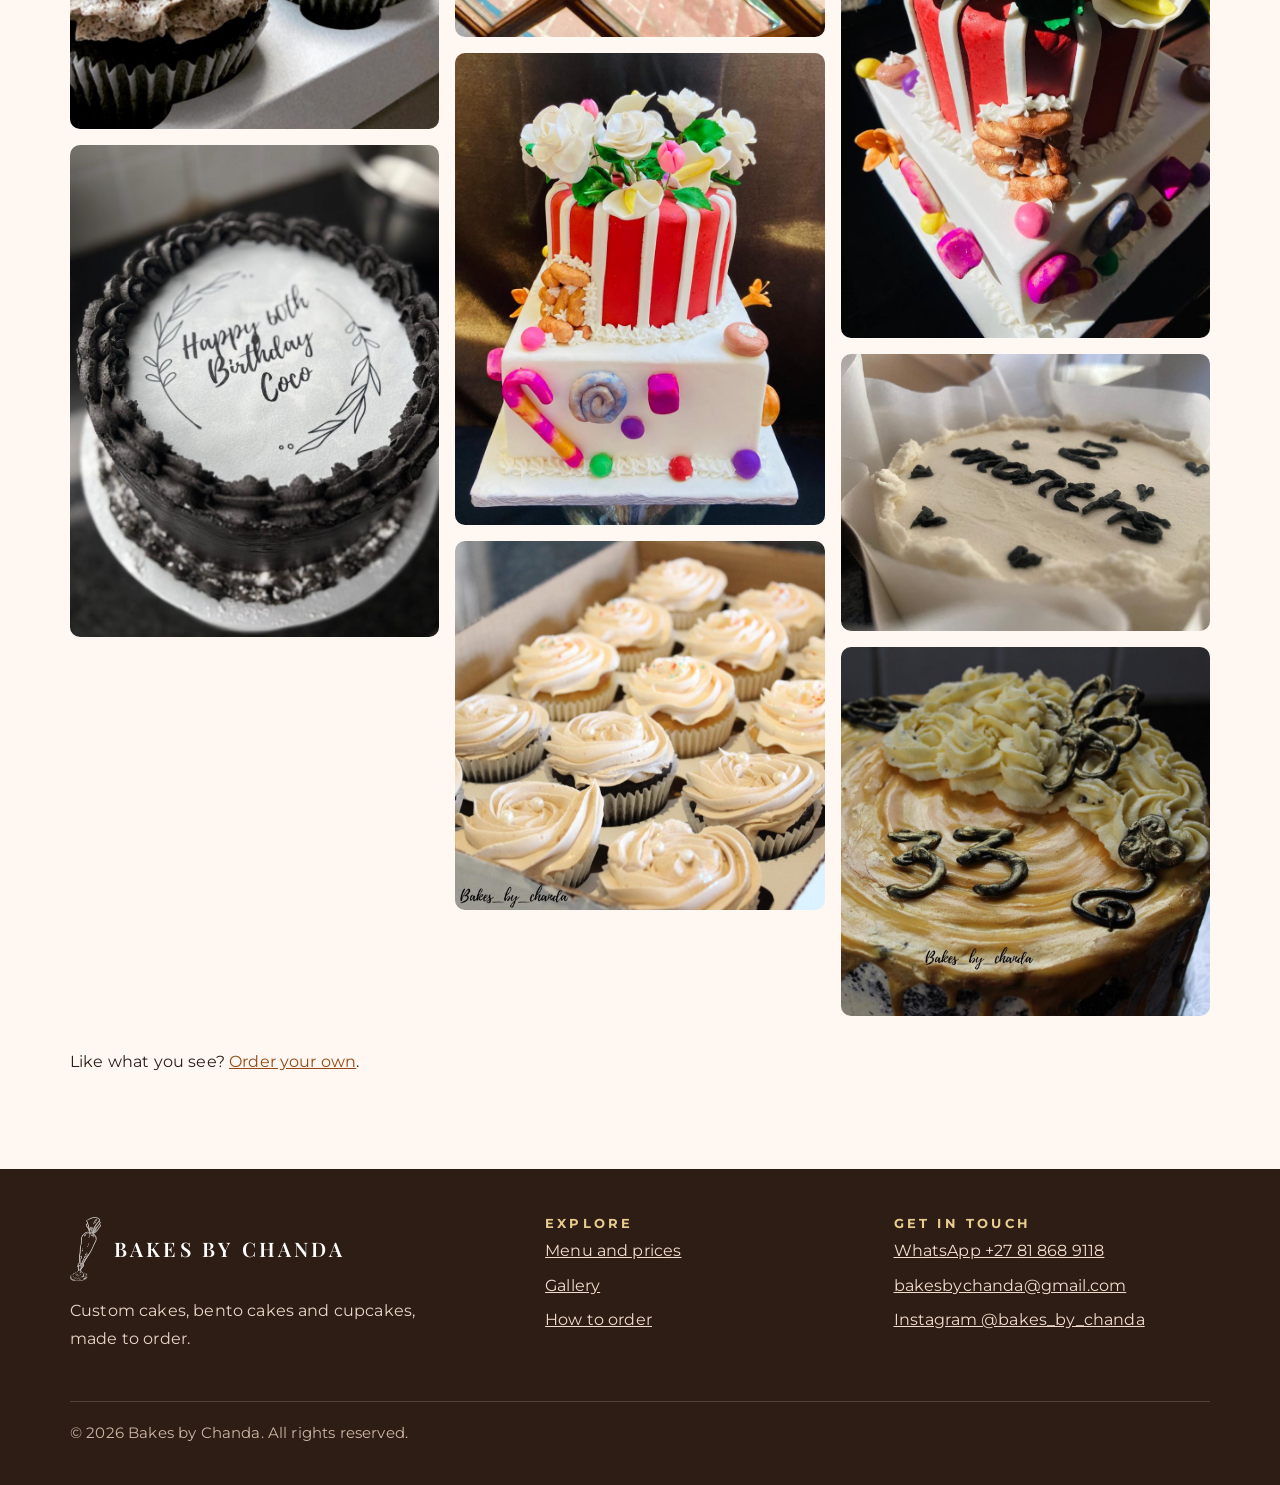
==== commit b724c612: "Update gallery.html" ====
--- a/gallery.html
+++ b/gallery.html
@@ -169,7 +169,7 @@
       <div>
         <h3>Get in touch</h3>
         <ul>
-          <li><a href="https://wa.me/260760083694">WhatsApp +260 760 083 694</a></li>
+          <li><a href="https://wa.me/27818689118">WhatsApp +27 81 868 9118</a></li>
           <li><a href="mailto:bakesbychanda@gmail.com">bakesbychanda@gmail.com</a></li>
           <li><a href="https://www.instagram.com/bakes_by_chanda/" rel="noopener">Instagram @bakes_by_chanda</a></li>
         </ul>
